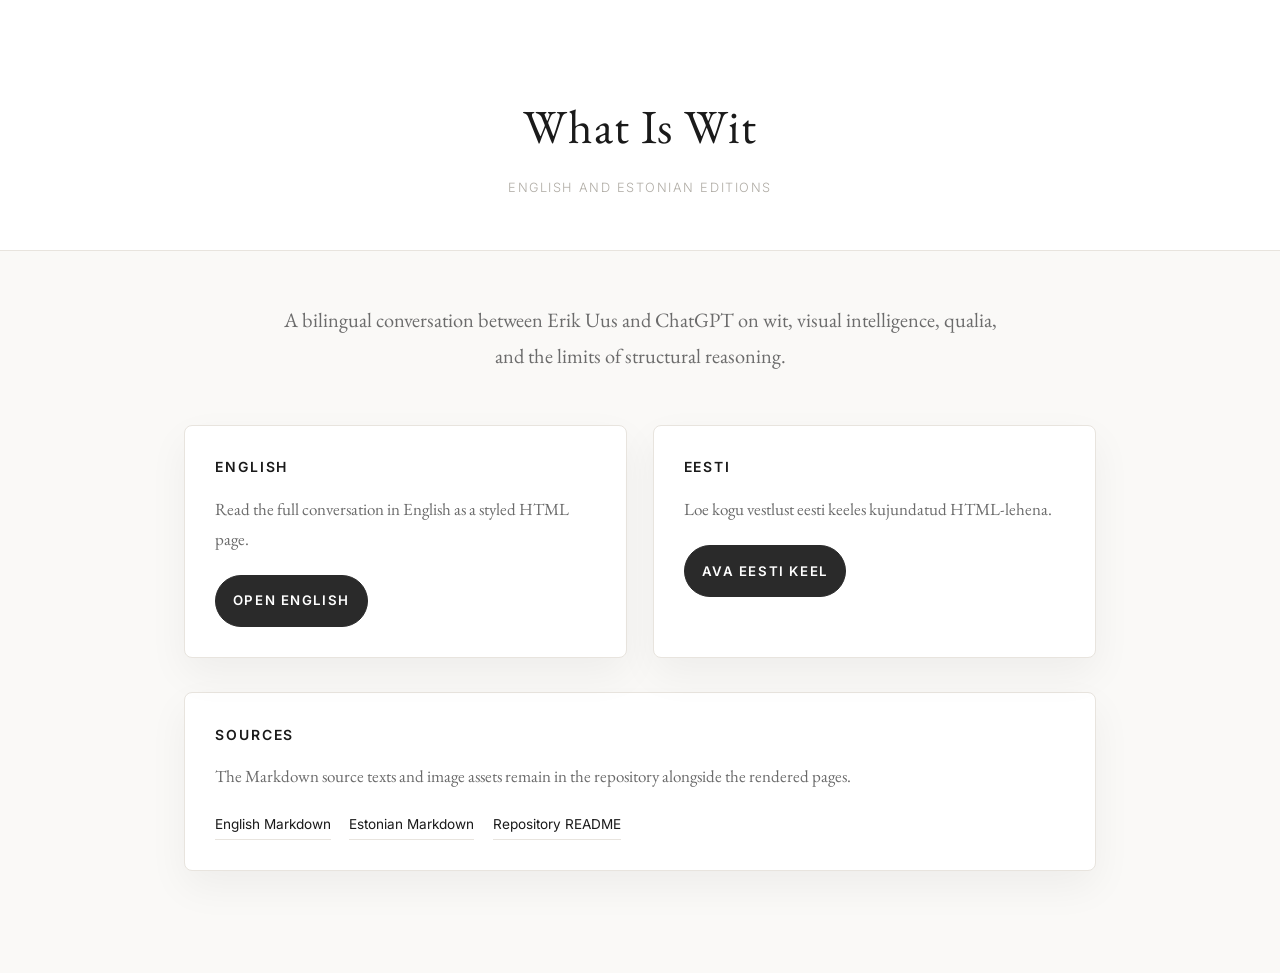
==== index.html @ f5e89255 "Restructure site for GitHub Pages" ====
<!DOCTYPE html>
<html lang="en">
<head>
  <meta charset="UTF-8">
  <meta name="viewport" content="width=device-width, initial-scale=1.0">
  <title>What Is Wit</title>
  <link rel="preconnect" href="https://fonts.googleapis.com">
  <link rel="preconnect" href="https://fonts.gstatic.com" crossorigin>
  <link href="https://fonts.googleapis.com/css2?family=EB+Garamond:ital,wght@0,400;0,500;1,400&family=Inter:wght@300;400;500;600&display=swap" rel="stylesheet">
  <link rel="stylesheet" href="assets/styles/site.css">
</head>
<body>
  <header>
    <h1>What Is Wit</h1>
    <p class="subtitle">English and Estonian editions</p>
  </header>

  <main class="home-main">
    <section class="home-intro">
      <p>
        A bilingual conversation between Erik Uus and ChatGPT on wit, visual intelligence,
        qualia, and the limits of structural reasoning.
      </p>
    </section>

    <section class="language-grid" aria-label="Language selection">
      <article class="language-card">
        <h2>English</h2>
        <p>Read the full conversation in English as a styled HTML page.</p>
        <a class="primary-link" href="html/what-is-wit-en.html">Open English</a>
      </article>

      <article class="language-card">
        <h2>Eesti</h2>
        <p>Loe kogu vestlust eesti keeles kujundatud HTML-lehena.</p>
        <a class="primary-link" href="html/what-is-wit-et.html">Ava eesti keel</a>
      </article>
    </section>

    <section class="resource-card" aria-label="Source files">
      <h2>Sources</h2>
      <p>The Markdown source texts and image assets remain in the repository alongside the rendered pages.</p>
      <div class="resource-links">
        <a href="markdown/what-is-wit-en.md">English Markdown</a>
        <a href="markdown/what-is-wit-et.md">Estonian Markdown</a>
        <a href="README.md">Repository README</a>
      </div>
    </section>
  </main>
</body>
</html>
---- assets/styles/site.css ----
@media print {
  * { -webkit-print-color-adjust: exact !important; print-color-adjust: exact !important; }
}

*, *::before, *::after {
  box-sizing: border-box;
  margin: 0;
  padding: 0;
}

:root {
  --bg: #faf9f7;
  --surface: #ffffff;
  --ink: #1a1a1a;
  --ink-muted: #6b6b6b;
  --ink-faint: #b0aca5;
  --accent: #2a2a2a;
  --erik-bg: #f5f3ef;
  --gpt-bg: #ffffff;
  --border: #e8e4de;
  --quote-line: #c8c0b4;
  --score-bg: #f0ede8;
  --link-bg: rgba(255, 255, 255, 0.88);
}

html {
  font-size: 17px;
  scroll-behavior: smooth;
}

body {
  background: var(--bg);
  color: var(--ink);
  font-family: 'EB Garamond', Georgia, serif;
  line-height: 1.75;
  min-height: 100vh;
}

a {
  color: inherit;
}

header {
  position: relative;
  text-align: center;
  padding: 5rem 2rem 3rem;
  border-bottom: 1px solid var(--border);
  background: var(--surface);
}

header h1 {
  font-family: 'EB Garamond', serif;
  font-size: 2.8rem;
  font-weight: 400;
  letter-spacing: 0.02em;
  color: var(--ink);
  margin-bottom: 0.5rem;
}

header .subtitle {
  font-family: 'Inter', sans-serif;
  font-size: 0.75rem;
  font-weight: 300;
  letter-spacing: 0.12em;
  text-transform: uppercase;
  color: var(--ink-faint);
}

.lang-switch {
  position: absolute;
  top: 1.5rem;
  right: 2rem;
  font-family: 'Inter', sans-serif;
  font-size: 0.72rem;
  font-weight: 500;
  letter-spacing: 0.12em;
  text-transform: uppercase;
  text-decoration: none;
  color: var(--ink-muted);
  padding: 0.45rem 0.7rem;
  border: 1px solid var(--border);
  border-radius: 999px;
  background: var(--link-bg);
}

.lang-switch:hover,
.lang-switch:focus-visible {
  color: var(--ink);
  border-color: var(--ink-faint);
}

main {
  max-width: 760px;
  margin: 0 auto;
  padding: 3rem 2rem 6rem;
}

.turn {
  margin-bottom: 0;
  padding: 2rem 2.5rem;
  border-bottom: 1px solid var(--border);
  position: relative;
}

.turn:last-child {
  border-bottom: none;
}

.turn.erik {
  background: var(--erik-bg);
}

.turn.gpt {
  background: var(--gpt-bg);
}

.speaker {
  font-family: 'Inter', sans-serif;
  font-size: 0.68rem;
  font-weight: 500;
  letter-spacing: 0.14em;
  text-transform: uppercase;
  margin-bottom: 0.9rem;
  display: flex;
  align-items: center;
  gap: 0.6rem;
}

.speaker::after {
  content: '';
  display: block;
  height: 1px;
  flex: 1;
  background: var(--border);
}

.turn.erik .speaker {
  color: #8a7060;
}

.turn.gpt .speaker {
  color: #607080;
}

.body p {
  margin-bottom: 1.1em;
}

.body p:last-child {
  margin-bottom: 0;
}

.body strong {
  font-weight: 500;
  color: var(--ink);
}

.body em {
  font-style: italic;
}

.body blockquote {
  margin: 1.4em 0;
  padding: 0.6em 0 0.6em 1.5em;
  border-left: 2px solid var(--quote-line);
  color: var(--ink-muted);
  font-style: italic;
}

.body blockquote p {
  margin: 0;
}

.body ul {
  list-style: none;
  margin: 1.2em 0;
  padding: 0;
}

.body ul li {
  padding: 0.2em 0 0.2em 1.4em;
  position: relative;
}

.body ul li::before {
  content: '—';
  position: absolute;
  left: 0;
  color: var(--ink-faint);
}

.score-block {
  margin: 1.4em 0;
  padding: 1.1em 1.4em;
  background: var(--score-bg);
  border-radius: 4px;
  font-family: 'Inter', sans-serif;
  font-size: 0.84rem;
  line-height: 1.7;
}

.score-block p {
  margin: 0;
}

.body figure {
  margin: 1.8em 0;
  text-align: center;
}

.body figure img {
  max-width: 100%;
  max-height: 520px;
  object-fit: contain;
  border-radius: 3px;
  box-shadow: 0 2px 16px rgba(0,0,0,0.10);
}

hr {
  border: none;
  border-top: 1px solid var(--border);
  margin: 2.5em 0;
}

.trait-list {
  margin: 1.2em 0;
  padding: 0;
  list-style: none;
}

.trait-list li {
  padding: 0.15em 0 0.15em 1.6em;
  position: relative;
  font-style: italic;
}

.trait-list li strong {
  font-style: normal;
}

.trait-list li::before {
  content: '·';
  position: absolute;
  left: 0.5em;
  color: var(--ink-faint);
  font-style: normal;
}

.logic-block {
  margin: 1.2em 0;
  padding: 0;
}

.logic-block p {
  padding-left: 1.5em;
  position: relative;
  margin-bottom: 0.4em !important;
}

footer {
  text-align: center;
  padding: 2.5rem;
  font-family: 'Inter', sans-serif;
  font-size: 0.7rem;
  letter-spacing: 0.1em;
  text-transform: uppercase;
  color: var(--ink-faint);
  border-top: 1px solid var(--border);
}

.home-main {
  max-width: 980px;
}

.home-intro {
  max-width: 42rem;
  margin: 0 auto 3rem;
  text-align: center;
}

.home-intro p {
  font-size: 1.2rem;
  color: var(--ink-muted);
}

.language-grid {
  display: grid;
  grid-template-columns: repeat(2, minmax(0, 1fr));
  gap: 1.5rem;
  margin-bottom: 2rem;
}

.language-card,
.resource-card {
  background: var(--surface);
  border: 1px solid var(--border);
  border-radius: 8px;
  padding: 1.75rem;
  box-shadow: 0 16px 40px rgba(26, 26, 26, 0.05);
}

.language-card h2,
.resource-card h2 {
  font-family: 'Inter', sans-serif;
  font-size: 0.82rem;
  font-weight: 600;
  letter-spacing: 0.14em;
  text-transform: uppercase;
  margin-bottom: 0.9rem;
}

.language-card p,
.resource-card p {
  color: var(--ink-muted);
  margin-bottom: 1.2rem;
}

.language-card .primary-link {
  display: inline-block;
  text-decoration: none;
  font-family: 'Inter', sans-serif;
  font-size: 0.78rem;
  font-weight: 600;
  letter-spacing: 0.12em;
  text-transform: uppercase;
  padding: 0.8rem 1rem;
  border-radius: 999px;
  border: 1px solid var(--accent);
  background: var(--accent);
  color: var(--surface);
}

.language-card .primary-link:hover,
.language-card .primary-link:focus-visible {
  opacity: 0.92;
}

.resource-links {
  display: flex;
  flex-wrap: wrap;
  gap: 0.85rem 1.1rem;
  font-family: 'Inter', sans-serif;
  font-size: 0.8rem;
}

.resource-links a {
  text-decoration: none;
  border-bottom: 1px solid var(--border);
  padding-bottom: 0.15rem;
}

.resource-links a:hover,
.resource-links a:focus-visible {
  border-color: var(--ink-faint);
}

@media (max-width: 700px) {
  .language-grid {
    grid-template-columns: 1fr;
  }
}

@media (max-width: 600px) {
  html { font-size: 16px; }
  header {
    padding: 5.5rem 1.25rem 2.5rem;
  }
  header h1 { font-size: 2rem; }
  .turn { padding: 1.5rem; }
  .lang-switch {
    top: 1rem;
    right: 1rem;
  }
  main {
    padding: 2rem 1rem 4rem;
  }
}

@media print {
  @page {
    margin: 15mm 20mm;
  }

  body {
    font-size: 11pt;
  }

  header {
    padding: 2rem 2rem 1.5rem;
  }

  .lang-switch {
    display: none;
  }

  main {
    max-width: 100%;
    padding: 0;
  }

  .turn {
    break-inside: avoid;
    padding: 1.2rem 1.8rem;
  }

  .body figure {
    margin: 1em 0;
  }

  .body figure img {
    max-height: 150mm;
    max-width: 100%;
    box-shadow: none;
    border-radius: 0;
  }

  figure {
    break-inside: avoid;
  }
}
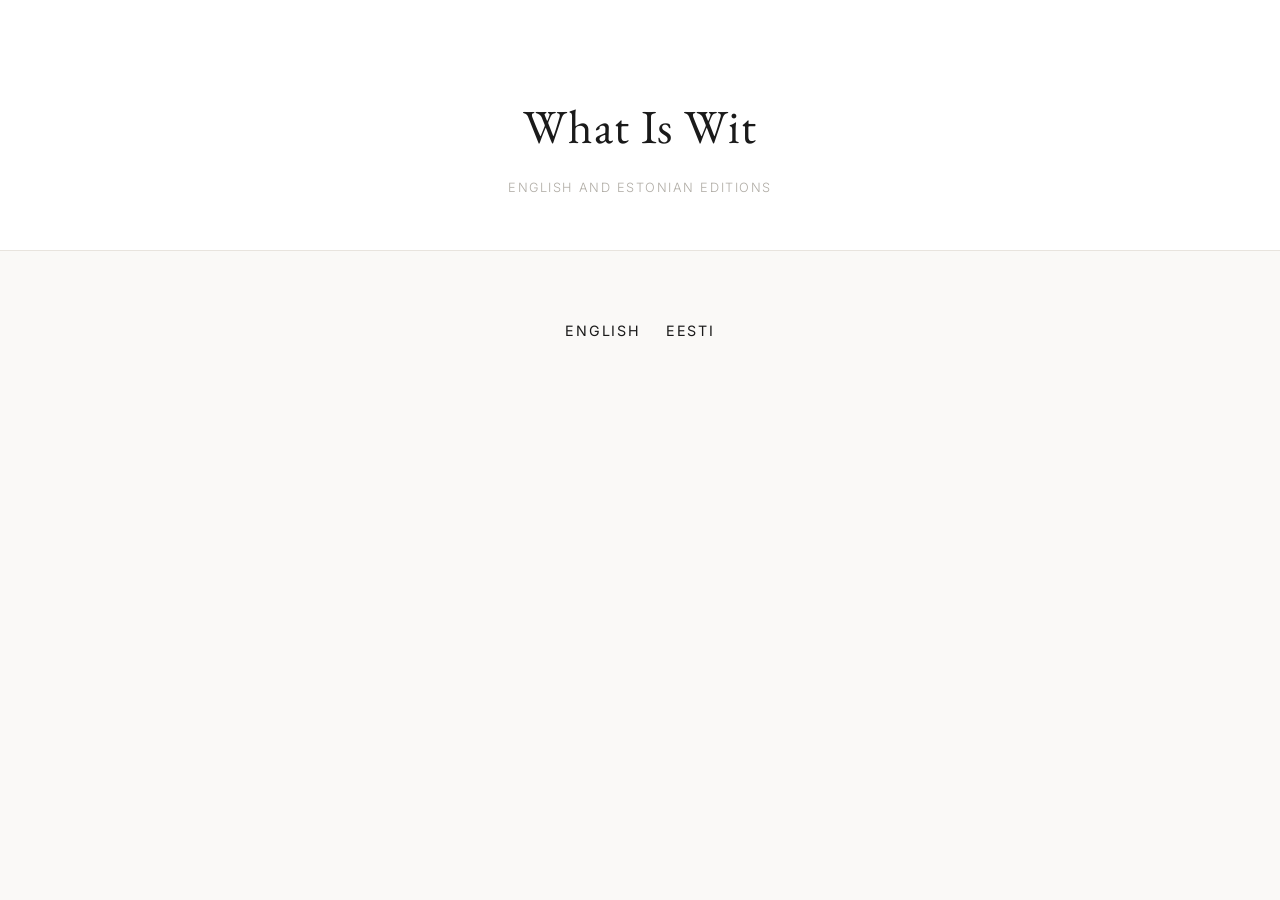
==== commit 96857ca3: "Simplify landing page" ====
--- a/index.html
+++ b/index.html
@@ -16,36 +16,10 @@
   </header>
 
   <main class="home-main">
-    <section class="home-intro">
-      <p>
-        A bilingual conversation between Erik Uus and ChatGPT on wit, visual intelligence,
-        qualia, and the limits of structural reasoning.
-      </p>
-    </section>
-
-    <section class="language-grid" aria-label="Language selection">
-      <article class="language-card">
-        <h2>English</h2>
-        <p>Read the full conversation in English as a styled HTML page.</p>
-        <a class="primary-link" href="html/what-is-wit-en.html">Open English</a>
-      </article>
-
-      <article class="language-card">
-        <h2>Eesti</h2>
-        <p>Loe kogu vestlust eesti keeles kujundatud HTML-lehena.</p>
-        <a class="primary-link" href="html/what-is-wit-et.html">Ava eesti keel</a>
-      </article>
-    </section>
-
-    <section class="resource-card" aria-label="Source files">
-      <h2>Sources</h2>
-      <p>The Markdown source texts and image assets remain in the repository alongside the rendered pages.</p>
-      <div class="resource-links">
-        <a href="markdown/what-is-wit-en.md">English Markdown</a>
-        <a href="markdown/what-is-wit-et.md">Estonian Markdown</a>
-        <a href="README.md">Repository README</a>
-      </div>
-    </section>
+    <nav class="home-links" aria-label="Language selection">
+      <a href="html/what-is-wit-en.html">English</a>
+      <a href="html/what-is-wit-et.html">Eesti</a>
+    </nav>
   </main>
 </body>
 </html>
--- a/assets/styles/site.css
+++ b/assets/styles/site.css
@@ -77,16 +77,14 @@
   text-transform: uppercase;
   text-decoration: none;
   color: var(--ink-muted);
-  padding: 0.45rem 0.7rem;
-  border: 1px solid var(--border);
-  border-radius: 999px;
-  background: var(--link-bg);
+  padding-bottom: 0.1rem;
+  border-bottom: 1px solid transparent;
 }
 
 .lang-switch:hover,
 .lang-switch:focus-visible {
   color: var(--ink);
-  border-color: var(--ink-faint);
+  border-bottom-color: var(--ink-faint);
 }
 
 main {
@@ -269,95 +267,29 @@
 }
 
 .home-main {
-  max-width: 980px;
-}
-
-.home-intro {
-  max-width: 42rem;
-  margin: 0 auto 3rem;
   text-align: center;
-}
-
-.home-intro p {
-  font-size: 1.2rem;
-  color: var(--ink-muted);
-}
-
-.language-grid {
-  display: grid;
-  grid-template-columns: repeat(2, minmax(0, 1fr));
+  padding-top: 4rem;
+}
+
+.home-links {
+  display: flex;
+  justify-content: center;
   gap: 1.5rem;
-  margin-bottom: 2rem;
-}
-
-.language-card,
-.resource-card {
-  background: var(--surface);
-  border: 1px solid var(--border);
-  border-radius: 8px;
-  padding: 1.75rem;
-  box-shadow: 0 16px 40px rgba(26, 26, 26, 0.05);
-}
-
-.language-card h2,
-.resource-card h2 {
-  font-family: 'Inter', sans-serif;
-  font-size: 0.82rem;
-  font-weight: 600;
-  letter-spacing: 0.14em;
-  text-transform: uppercase;
-  margin-bottom: 0.9rem;
-}
-
-.language-card p,
-.resource-card p {
-  color: var(--ink-muted);
-  margin-bottom: 1.2rem;
-}
-
-.language-card .primary-link {
-  display: inline-block;
+  font-family: 'Inter', sans-serif;
+  font-size: 0.84rem;
+  letter-spacing: 0.12em;
+  text-transform: uppercase;
+}
+
+.home-links a {
   text-decoration: none;
-  font-family: 'Inter', sans-serif;
-  font-size: 0.78rem;
-  font-weight: 600;
-  letter-spacing: 0.12em;
-  text-transform: uppercase;
-  padding: 0.8rem 1rem;
-  border-radius: 999px;
-  border: 1px solid var(--accent);
-  background: var(--accent);
-  color: var(--surface);
-}
-
-.language-card .primary-link:hover,
-.language-card .primary-link:focus-visible {
-  opacity: 0.92;
-}
-
-.resource-links {
-  display: flex;
-  flex-wrap: wrap;
-  gap: 0.85rem 1.1rem;
-  font-family: 'Inter', sans-serif;
-  font-size: 0.8rem;
-}
-
-.resource-links a {
-  text-decoration: none;
-  border-bottom: 1px solid var(--border);
+  border-bottom: 1px solid transparent;
   padding-bottom: 0.15rem;
 }
 
-.resource-links a:hover,
-.resource-links a:focus-visible {
-  border-color: var(--ink-faint);
-}
-
-@media (max-width: 700px) {
-  .language-grid {
-    grid-template-columns: 1fr;
-  }
+.home-links a:hover,
+.home-links a:focus-visible {
+  border-bottom-color: var(--ink-faint);
 }
 
 @media (max-width: 600px) {
@@ -374,6 +306,12 @@
   main {
     padding: 2rem 1rem 4rem;
   }
+  .home-main {
+    padding-top: 3rem;
+  }
+  .home-links {
+    gap: 1rem;
+  }
 }
 
 @media print {
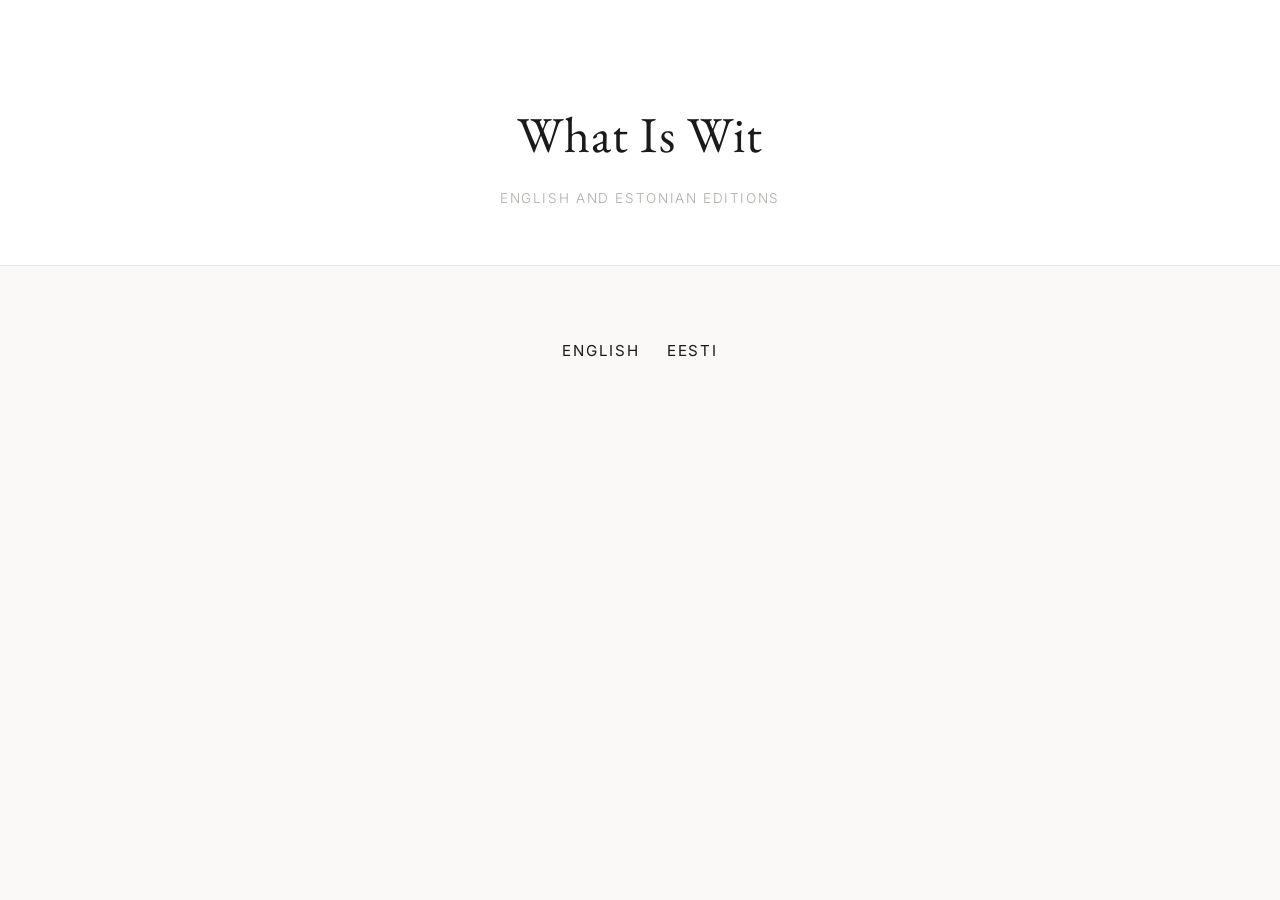
==== commit 81ed32ac: "Bump stylesheet cache buster" ====
--- a/index.html
+++ b/index.html
@@ -7,7 +7,7 @@
   <link rel="preconnect" href="https://fonts.googleapis.com">
   <link rel="preconnect" href="https://fonts.gstatic.com" crossorigin>
   <link href="https://fonts.googleapis.com/css2?family=EB+Garamond:ital,wght@0,400;0,500;1,400&family=Inter:wght@300;400;500;600&display=swap" rel="stylesheet">
-  <link rel="stylesheet" href="assets/styles/site.css">
+  <link rel="stylesheet" href="assets/styles/site.css?v=20260613c">
 </head>
 <body>
   <header>
--- a/assets/styles/site.css
+++ b/assets/styles/site.css
@@ -1,8 +1,13 @@
 @media print {
-  * { -webkit-print-color-adjust: exact !important; print-color-adjust: exact !important; }
-}
-
-*, *::before, *::after {
+  * {
+    -webkit-print-color-adjust: exact !important;
+    print-color-adjust: exact !important;
+  }
+}
+
+*,
+*::before,
+*::after {
   box-sizing: border-box;
   margin: 0;
   padding: 0;
@@ -24,14 +29,16 @@
 }
 
 html {
-  font-size: 17px;
+  font-size: 18px;
   scroll-behavior: smooth;
+  -webkit-text-size-adjust: 100%;
+  text-size-adjust: 100%;
 }
 
 body {
   background: var(--bg);
   color: var(--ink);
-  font-family: 'EB Garamond', Georgia, serif;
+  font-family: "EB Garamond", Georgia, serif;
   line-height: 1.75;
   min-height: 100vh;
 }
@@ -49,7 +56,7 @@
 }
 
 header h1 {
-  font-family: 'EB Garamond', serif;
+  font-family: "EB Garamond", serif;
   font-size: 2.8rem;
   font-weight: 400;
   letter-spacing: 0.02em;
@@ -58,7 +65,7 @@
 }
 
 header .subtitle {
-  font-family: 'Inter', sans-serif;
+  font-family: "Inter", sans-serif;
   font-size: 0.75rem;
   font-weight: 300;
   letter-spacing: 0.12em;
@@ -70,7 +77,7 @@
   position: absolute;
   top: 1.5rem;
   right: 2rem;
-  font-family: 'Inter', sans-serif;
+  font-family: "Inter", sans-serif;
   font-size: 0.72rem;
   font-weight: 500;
   letter-spacing: 0.12em;
@@ -113,7 +120,7 @@
 }
 
 .speaker {
-  font-family: 'Inter', sans-serif;
+  font-family: "Inter", sans-serif;
   font-size: 0.68rem;
   font-weight: 500;
   letter-spacing: 0.14em;
@@ -125,7 +132,7 @@
 }
 
 .speaker::after {
-  content: '';
+  content: "";
   display: block;
   height: 1px;
   flex: 1;
@@ -181,7 +188,7 @@
 }
 
 .body ul li::before {
-  content: '—';
+  content: "—";
   position: absolute;
   left: 0;
   color: var(--ink-faint);
@@ -192,7 +199,7 @@
   padding: 1.1em 1.4em;
   background: var(--score-bg);
   border-radius: 4px;
-  font-family: 'Inter', sans-serif;
+  font-family: "Inter", sans-serif;
   font-size: 0.84rem;
   line-height: 1.7;
 }
@@ -211,7 +218,7 @@
   max-height: 520px;
   object-fit: contain;
   border-radius: 3px;
-  box-shadow: 0 2px 16px rgba(0,0,0,0.10);
+  box-shadow: 0 2px 16px rgba(0, 0, 0, 0.1);
 }
 
 hr {
@@ -237,7 +244,7 @@
 }
 
 .trait-list li::before {
-  content: '·';
+  content: "·";
   position: absolute;
   left: 0.5em;
   color: var(--ink-faint);
@@ -258,7 +265,7 @@
 footer {
   text-align: center;
   padding: 2.5rem;
-  font-family: 'Inter', sans-serif;
+  font-family: "Inter", sans-serif;
   font-size: 0.7rem;
   letter-spacing: 0.1em;
   text-transform: uppercase;
@@ -275,7 +282,7 @@
   display: flex;
   justify-content: center;
   gap: 1.5rem;
-  font-family: 'Inter', sans-serif;
+  font-family: "Inter", sans-serif;
   font-size: 0.84rem;
   letter-spacing: 0.12em;
   text-transform: uppercase;
@@ -293,12 +300,18 @@
 }
 
 @media (max-width: 600px) {
-  html { font-size: 16px; }
+  html {
+    font-size: 18px;
+  }
   header {
     padding: 5.5rem 1.25rem 2.5rem;
   }
-  header h1 { font-size: 2rem; }
-  .turn { padding: 1.5rem; }
+  header h1 {
+    font-size: 2rem;
+  }
+  .turn {
+    padding: 1.5rem;
+  }
   .lang-switch {
     top: 1rem;
     right: 1rem;
@@ -311,6 +324,68 @@
   }
   .home-links {
     gap: 1rem;
+  }
+}
+
+@media (hover: none) and (pointer: coarse) {
+  html {
+    font-size: 18.5px;
+  }
+  body {
+    line-height: 1.66;
+  }
+  main {
+    max-width: none;
+    width: 100%;
+    padding: 0 0.1rem 1.75rem;
+  }
+  .turn {
+    padding: 0.95rem 0.75rem;
+  }
+  .speaker {
+    font-size: 0.7rem;
+  }
+  .body {
+    font-size: 1.06rem;
+  }
+  .body blockquote {
+    padding-left: 0.8rem;
+  }
+  footer {
+    padding: 1.5rem 0.8rem 2rem;
+  }
+  .lang-switch {
+    right: 0.55rem;
+  }
+  header .subtitle {
+    letter-spacing: 0.08em;
+  }
+}
+
+@media (hover: none) and (pointer: coarse) and (max-width: 600px) {
+  header {
+    padding: 3.6rem 0.4rem 0.35rem;
+  }
+  header h1 {
+    font-size: 1.72rem;
+  }
+  .subtitle {
+    max-width: 17rem;
+    font-size: 0.64rem;
+    letter-spacing: 0.06em;
+    margin-left: auto;
+    margin-right: auto;
+  }
+  .lang-switch {
+    top: 0.7rem;
+    right: 0.45rem;
+    font-size: 0.68rem;
+  }
+  .body {
+    font-size: 1.08rem;
+  }
+  .home-links {
+    font-size: 0.9rem;
   }
 }
 
